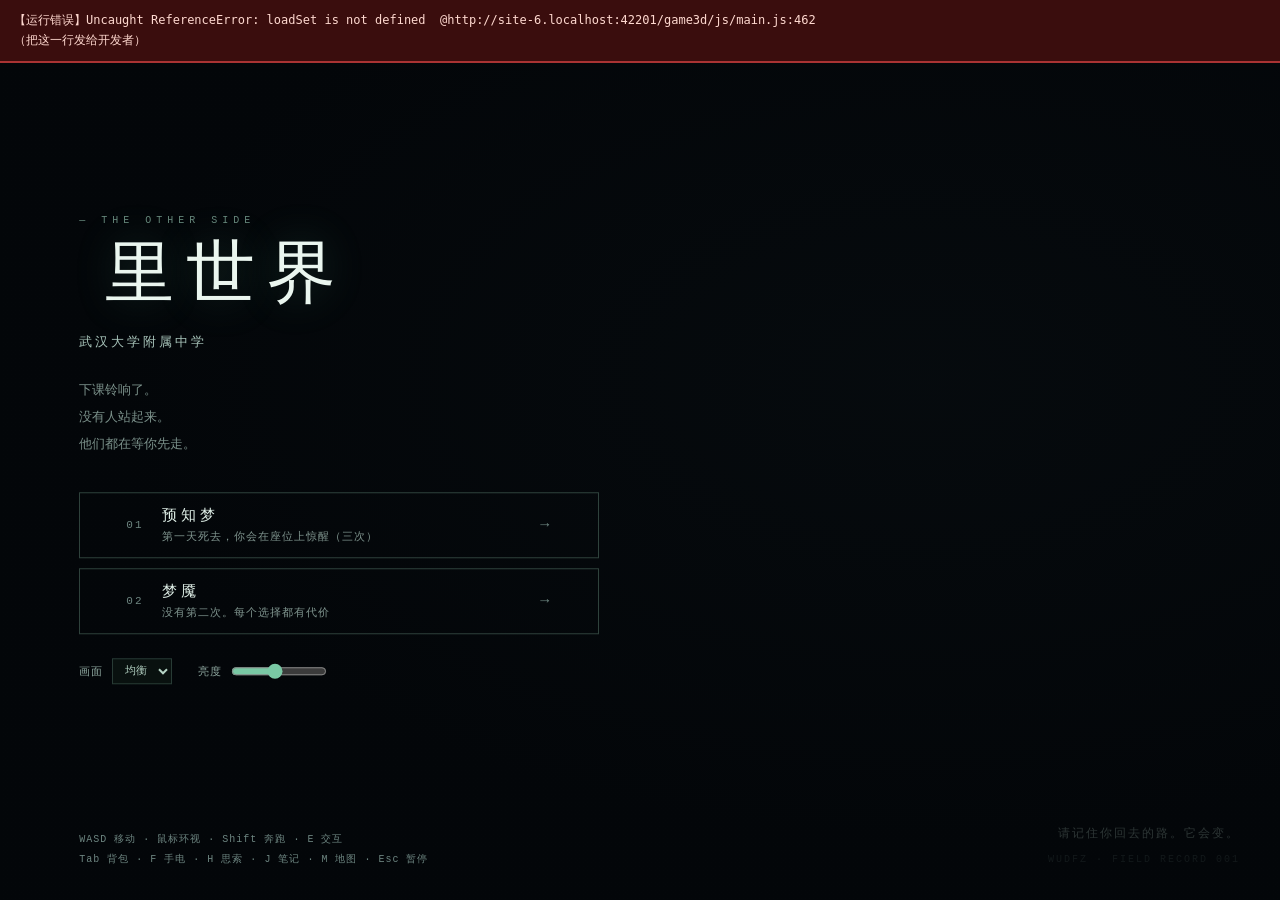
==== 3d.html @ ffed329d "Merge 23df864a59fc1d70acd13ef8f67a578a244003e3 into f6adfda07d8b9d8fbe7ff935410451b6303fb3e8" ====
<!DOCTYPE html>
<html lang="zh-CN">
<head>
<meta charset="utf-8">
<meta name="viewport" content="width=device-width,initial-scale=1,minimum-scale=1,maximum-scale=1,user-scalable=no,viewport-fit=cover">
<title>武汉大学附属中学 · 里世界 3D</title>
<!-- iOS：加到主屏幕后全屏启动（没有地址栏/工具栏），状态栏压在游戏画面上 -->
<meta name="apple-mobile-web-app-capable" content="yes">
<meta name="mobile-web-app-capable" content="yes">
<meta name="apple-mobile-web-app-status-bar-style" content="black-translucent">
<meta name="apple-mobile-web-app-title" content="里世界">
<meta name="theme-color" content="#04070a">
<meta name="format-detection" content="telephone=no">
<link rel="stylesheet" href="game3d/css/game.css">
</head>
<body>
<canvas id="cv"></canvas>
<div id="scan"></div><div id="vig"></div><div id="flash"></div>
<div id="fade"></div>
<div id="hud">
  <div class="tl"><div id="sanwrap"><div id="sanbar"></div></div><div id="clock">11:40</div><div id="place">武大附中 · 校园</div></div>
  <div class="tr"><div id="period">早读 · 教室</div></div>
  <div class="bl"><canvas id="mini" width="150" height="150" style="display:block;margin-bottom:10px;border:1px solid rgba(130,180,155,.28);background:rgba(4,10,8,.55)"></canvas><div id="stamwrap" style="visibility:hidden"><div id="stambar"></div></div>
    </div>
  <div class="bc"><div id="hot"></div></div>
</div>
<div id="cross"></div>
<div id="lidtop"></div><div id="lidbot"></div>
<div id="pro"><div id="protext"></div><div id="prohint">点击 / 空格 继续</div></div>
<div id="skip"><b></b><i></i><em></em></div>
<div id="banner"></div>
<div id="prompt"></div>
<div id="sub"></div>
<div id="choices"></div>
<div id="toast"></div>

<div class="panel" id="mapv"><div class="close" onclick="UI.close('mapv')">关闭 M</div><h2>校园平面图</h2><div id="mapc"></div></div>
<div id="bag"><div class="close" onclick="UI.close('bag')" style="position:absolute;right:36px;top:36px;font-size:12px;opacity:.6;cursor:pointer;letter-spacing:2px">关闭 Tab</div><h2 style="font-size:17px;letter-spacing:4px;color:#9fe3c2;font-weight:400">背包</h2><div class="g" id="bags"></div><div class="desc" id="bagdesc"></div></div>
<div id="note"><div class="close" onclick="UI.close('note')" style="position:absolute;right:36px;top:36px;font-size:12px;opacity:.6;cursor:pointer;letter-spacing:2px">关闭 J</div><h2 style="font-size:17px;letter-spacing:4px;color:#9fe3c2;font-weight:400">笔记本</h2><div id="notein"></div></div>
<div id="think"><div class="close" onclick="UI.close('think')" style="position:absolute;right:36px;top:36px;font-size:12px;opacity:.6;cursor:pointer;letter-spacing:2px">关闭 H</div><h2>现在能想到的办法</h2><div class="hint" id="thinkhint"></div><div id="ideas"></div></div>
<div id="pause">
  <div id="ptalent" style="font-size:11px;letter-spacing:2px;opacity:.55;margin-bottom:14px"></div>
  <button onclick="UI.open('set')">设置</button>
  <button onclick="Dev.toggle()">调试 (F2)</button><div style="font-size:15px;letter-spacing:8px;opacity:.7;margin-bottom:16px">已 暂 停</div>
  <button onclick="Game.resume()">继续</button>
  <button onclick="Game.saveNow()">保存进度</button>
  <button onclick="Game.quit()">回到主菜单</button></div>
<div id="set"><div style="font-size:15px;letter-spacing:8px;opacity:.7;margin-bottom:18px">设 置</div>
  <div class="srow"><span>音量</span><input type="range" id="sVol" min="0" max="100" value="70" oninput="Settings.vol(this.value)"><b id="sVolV">70</b></div>
  <div class="srow"><span>字幕停留</span><div class="seg" id="sSub">
    <button onclick="Settings.sub(0)">短</button><button onclick="Settings.sub(1)">标准</button><button onclick="Settings.sub(2)">长</button></div></div>
  <div class="srow"><span>画质/细节</span><div class="seg" id="sQ">
    <button onclick="Settings.q(0)">低</button><button onclick="Settings.q(1)">中</button><button onclick="Settings.q(2)">高</button></div></div>
  <div class="srow"><span>镜头晃动</span><div class="seg" id="sShake">
    <button onclick="Settings.shake(0)">开</button><button onclick="Settings.shake(1)">关</button></div></div>
  <div class="srow"><span>音乐/环境</span><div class="seg" id="sAmb">
    <button onclick="Settings.amb(1)">开</button><button onclick="Settings.amb(0)">关</button></div></div>
  <button onclick="Game.resume()" style="margin-top:6px">返回游戏</button>
</div>
<div id="die"><div class="t">你 死 了 。</div><div class="m" id="diem"></div>
  <div id="dieepi"></div><button onclick="Game.quit()">回到主菜单</button></div>
<div id="menu">
  <div class="mtop"><span>武大附中</span><i>/</i><span>校园异闻档案</span><b>单人探索 · 3D</b></div>
  <div class="mleft">
    <div class="meyebrow">— THE OTHER SIDE</div>
    <div class="mtitle">里世界</div>
    <div class="mschool">武汉大学附属中学</div>
    <div class="mhook">下课铃响了。<br>没有人站起来。<br>他们都在等你先走。</div>
    <div class="mcards">
      <button class="mcard" onclick="Game.start('easy')">
        <em>01</em><span><b>预知梦</b><i>第一天死去，你会在座位上惊醒（三次）</i></span><u>→</u>
      </button>
      <button class="mcard" onclick="Game.start('hard')">
        <em>02</em><span><b>梦魇</b><i>没有第二次。每个选择都有代价</i></span><u>→</u>
      </button>
      <button class="mcard" id="btncont" onclick="Game.continue_()" style="display:none">
        <em>03</em><span><b>继续上次</b><i>读取最近的存档</i></span><u>→</u>
      </button>
    </div>
    <div class="mios" id="mios">iPhone：点「分享 → 添加到主屏幕」，再从主屏幕图标打开 —— 没有地址栏，就是全屏。</div>
    <div class="mctl">
      <label>画面 <select id="mq" onchange="Settings.q(+this.value)">
        <option value="0">流畅</option><option value="1" selected>均衡</option><option value="2">精细</option></select></label>
      <label class="mbr">亮度 <input type="range" id="mb" min="60" max="150" value="100" oninput="Settings.bright(this.value)"></label>
    </div>
  </div>
  <div class="mkeys">WASD 移动 · 鼠标环视 · Shift 奔跑 · E 交互<br>Tab 背包 · F 手电 · H 思索 · J 笔记 · M 地图 · Esc 暂停</div>
  <div class="mfoot"><span>请记住你回去的路。它会变。</span><i>WUDFZ · FIELD RECORD 001</i></div>
</div>
<div id="pcgame"><div class="pch">机房 · 贪吃蛇</div><canvas id="pccv" width="320" height="320"></canvas>
  <div class="pcpad"><button id="pcL">◀</button><div><button id="pcU">▲</button><button id="pcD">▼</button></div><button id="pcR">▶</button></div>
  <div class="pcb"><button id="pcAgain" style="visibility:hidden">再来一局</button><button id="pcQuit">离开</button></div>
  <div class="pcf">方向键 / WASD / 在画面上滑动 转向 · 空格重开 · Esc 离开 · 得分越高 SAN 越多</div></div>
<div id="dev">
  <div class="dh">DEV MODE <span id="devst"></span></div>
  <div class="drow"><b>位置</b><span id="devpos" style="flex:1;font-size:10px;opacity:.85;line-height:1.7"></span></div>
  <div class="drow"><b>准星</b><span id="devlook" style="flex:1;font-size:10px;opacity:.9;line-height:1.7">—</span></div>
  <div class="drow"><b>室内</b><select id="devroom"></select><button onclick="Dev.tp()">传送</button></div>
  <div class="drow"><b>室外</b><select id="devout"></select><button onclick="Dev.tpo()">传送</button></div>
  <div class="drow"><b>异象</b><select id="devanom"></select><button onclick="Dev.anom()">触发</button><button onclick="Dev.anomEnd()">结束</button></div>
  <div class="drow"><b>演出</b><select id="devanim"><option value="1">assimilate</option><option value="2">rain</option><option value="3">mirror</option></select><button onclick="Dev.anim(+document.getElementById('devanim').value)">播放</button></div>
  <div class="drow"><b>死亡</b><select id="devdeath"></select><button onclick="Dev.death()">播放</button></div>
  <div class="drow2">
    <button id="devfast" onclick="Dev.fast()">快跑 ×2.6</button>
    <button id="devgod" onclick="Dev.god()">无敌</button>
    <button onclick="Dev.san()">SAN 满</button>
    <button onclick="Dev.revive()">复活</button>
    <button onclick="Dev.time(30)">+30 分</button>
    <button onclick="Dev.time(-30)">−30 分</button>
    <button onclick="Dev.hide('canopy')">切柱廊顶</button>
    <button onclick="Dev.hide('sign')">切花园牌</button>
    <button onclick="Dev.hide('link')">切连廊</button>
    <button onclick="Dev.hide('fence')">切围墙</button>
    <button onclick="Dev.fakeNormal()">假正常 开/关</button>
    <button onclick="Dev.prologue()">重看前情提要</button>
    <button onclick="Dev.lamps()">灯下站死</button>
    <button onclick="Dev.status()">状态</button>
    <button onclick="Dev.close()">关闭</button>
  </div>
</div>
<div id="touch">
  <div id="tcol">
    <div class="tb2" onclick="toggleTorch()">手电</div>
    <div class="tb2" onclick="dropSelected()">丢弃</div>
    <div class="tb2" onclick="useHot(0)">1</div>
    <div class="tb2" onclick="useHot(1)">2</div>
    <div class="tb2" onclick="UI.toggle('bag')">背包</div>
    <div class="tb2" onclick="UI.toggle('think')">思索</div>
    <div class="tb2" onclick="UI.toggle('mapv')">地图</div>
    <div class="tb2" onclick="UI.toggle('note')">笔记</div>
  </div>
  <div id="stick"><div id="knob"></div></div><div class="tbtn" id="tRun">奔跑</div><div class="tbtn" id="tAct">E</div>
  <div class="tbtn" id="tPause" aria-label="暂停"></div></div>

<script src="game3d/lib/three.min.js"></script>
<script src="game3d/js/core.js"></script>
<script src="game3d/js/map.js"></script>
<script src="game3d/js/render.js"></script>
<script src="game3d/js/model/materials.js"></script>
<script src="game3d/js/model/kit.js"></script>
<script src="game3d/js/model/figure.js"></script>
<script src="game3d/js/model/furniture.js"></script>
<script src="game3d/js/model/room.js"></script>
<script src="game3d/js/model/garage.js"></script>
<script src="game3d/js/model/building.js"></script>
<script src="game3d/js/model/outdoor.js"></script>
<script src="game3d/js/world.js"></script>
<script src="game3d/js/fx/gaze.js"></script>
<script src="game3d/js/fx/anomaly-fx.js"></script>
<script src="game3d/js/fx/traces.js"></script>
<script src="game3d/js/fx/classroom.js"></script>
<script src="game3d/js/lighting.js"></script>
<script src="game3d/js/state.js"></script>
<script src="game3d/js/input.js"></script>
<script src="game3d/js/ui.js"></script>
<script src="game3d/js/systems.js"></script>
<script src="game3d/js/anomaly.js"></script>
<script src="game3d/js/items.js"></script>
<script src="game3d/js/story.js"></script>
<script src="game3d/js/interact.js"></script>
<script src="game3d/js/audio.js"></script>
<script src="game3d/js/save.js"></script>
<script src="game3d/js/settings.js"></script>
<script src="game3d/js/dev.js"></script>
<script src="game3d/js/pcgame.js"></script>
<script src="game3d/js/mobile.js"></script>
<script src="game3d/js/prologue.js"></script>
<script src="game3d/js/main.js"></script>
</body>
</html>
---- game3d/css/game.css ----
*{margin:0;padding:0;box-sizing:border-box;-webkit-tap-highlight-color:transparent}
html,body{width:100%;height:100%;height:100dvh;overflow:hidden;background:#05070a;
  font-family:"Consolas","Courier New",monospace;color:#c8d6cf;user-select:none;cursor:default;
  overscroll-behavior:none;-webkit-tap-highlight-color:transparent;
  /* iPhone：整页不许双击缩放 / 捏合缩放 / 长按弹菜单，也不许橡皮筋滚动 */
  touch-action:none;-webkit-touch-callout:none;-webkit-user-select:none}
/* 面板要能上下滚，所以单独放行纵向手势 */
#menu,.panel,#bag,#note,#think,#pause,#set,#die{touch-action:pan-y}
#cv{position:fixed;inset:0;width:100%;height:100%;height:100dvh;display:block;image-rendering:auto;
  touch-action:none}
#scan{position:fixed;inset:0;pointer-events:none;z-index:5;opacity:0}
#vig{display:none}   /* 径向渐变在暗部会产生同心分层，暗角改由着色器负责 */
#hud{position:fixed;inset:0;height:100dvh;z-index:10;pointer-events:none;font-size:13px;line-height:1.45}
.tl{position:absolute;left:calc(18px + env(safe-area-inset-left,0px));top:calc(16px + env(safe-area-inset-top,0px))}
.tr{position:absolute;right:calc(18px + env(safe-area-inset-right,0px));top:calc(16px + env(safe-area-inset-top,0px));text-align:right}
.bl{position:absolute;left:18px;bottom:16px}
.bc{position:absolute;left:50%;bottom:14px;transform:translateX(-50%)}
.br{position:absolute;right:calc(18px + env(safe-area-inset-right,0px));bottom:calc(16px + env(safe-area-inset-bottom,0px));text-align:right;opacity:.45;font-size:11px}
#sanwrap{width:190px;height:9px;background:rgba(0,0,0,.62);border:1px solid rgba(120,170,150,.42);margin-bottom:7px}
#sanbar{height:100%;width:100%;background:#79c8a4;transition:width .16s linear,background .3s}
#clock{font-size:27px;letter-spacing:2px;font-weight:700;color:#dff0e6;text-shadow:0 0 12px rgba(120,220,180,.5)}
#period{font-size:12px;opacity:.78;letter-spacing:1px}
#place{font-size:12px;opacity:.62;letter-spacing:1px;margin-top:2px}
.tag{font-size:11px;opacity:.5;letter-spacing:1px}
#talent{font-size:12px;color:#a9d8c2;opacity:.9}
#stamwrap{width:110px;height:4px;background:rgba(0,0,0,.6);margin-top:6px;border:1px solid rgba(120,170,150,.25)}
#stambar{height:100%;background:#7f9fbf;width:100%;transition:width .1s linear}
#hot{display:flex;gap:9px}
.hslot{width:52px;height:52px;border:1px solid rgba(140,180,160,.34);background:rgba(4,10,8,.62);
  display:flex;align-items:center;justify-content:center;font-size:10px;text-align:center;
  position:relative;pointer-events:auto;color:#9fb8ab}
.hslot .k{position:absolute;top:1px;left:3px;font-size:9px;opacity:.45}
.hslot.on{border-color:#79c8a4;box-shadow:0 0 14px rgba(120,220,180,.4) inset}
#prompt{position:fixed;left:50%;top:56%;transform:translateX(-50%);z-index:9;
  font-size:13px;padding:5px 13px;background:rgba(0,0,0,.58);border:1px solid rgba(130,180,155,.28);
  display:none;letter-spacing:1px;pointer-events:none}
/* 原来这里有个 #warn 面板倒数"下次异象 7s" —— 已经改成世界里的黑板/纸条/粉笔字 */
#sub{position:fixed;left:50%;bottom:86px;transform:translateX(-50%);z-index:11;max-width:74%;
  text-align:center;font-size:14px;line-height:1.75;color:#d6e6dc;text-shadow:0 2px 8px #000,0 0 3px #000;
  display:none;letter-spacing:.5px;pointer-events:none}
#choices{position:fixed;left:50%;top:50%;transform:translate(-50%,-50%);z-index:20;display:none;
  flex-direction:column;gap:11px;min-width:320px}
#choices button{font-family:inherit;font-size:14px;padding:13px 22px;background:rgba(3,9,7,.9);
  color:#cfe4d8;border:1px solid rgba(130,180,155,.4);cursor:pointer;letter-spacing:1px;text-align:left}
#choices button:hover{background:rgba(24,54,42,.95);border-color:#79c8a4;color:#eafff4}
.panel{position:fixed;inset:0;z-index:30;display:none;background:rgba(2,5,4,.93);
  padding:44px 54px;overflow:auto;flex-direction:column}
.panel h2{font-size:17px;letter-spacing:4px;margin-bottom:20px;color:#9fe3c2;font-weight:400}
.panel .row{padding:9px 0;border-bottom:1px dashed rgba(120,170,150,.16);font-size:13px;display:flex;gap:12px}
.panel .row b{color:#d9f2e5;font-weight:400;min-width:96px}
.panel .dim{opacity:.45}
.panel .close{position:absolute;right:36px;top:36px;font-size:12px;opacity:.6;cursor:pointer;letter-spacing:2px}
#menu .mgrid{position:absolute;inset:0;
  background-image:linear-gradient(rgba(120,200,170,.045) 1px,transparent 1px),
                   linear-gradient(90deg,rgba(120,200,170,.045) 1px,transparent 1px);
  background-size:46px 46px;
  -webkit-mask-image:radial-gradient(ellipse at 50% 46%,#000 12%,transparent 72%);
          mask-image:radial-gradient(ellipse at 50% 46%,#000 12%,transparent 72%)}
#menu .minner{position:relative;z-index:2;display:flex;flex-direction:column;align-items:center}
.mtitle{font-size:clamp(26px,4.2vw,44px);letter-spacing:26px;font-weight:300;color:#dff5ea;
  text-shadow:0 0 34px rgba(110,220,175,.30),0 0 80px rgba(110,220,175,.14);
  padding-left:26px;animation:mbreathe 6s ease-in-out infinite}
@keyframes mbreathe{0%,100%{opacity:.92}50%{opacity:1}}
.mrule{width:230px;height:1px;margin:20px 0 16px;
  background:linear-gradient(90deg,transparent,rgba(130,200,170,.55),transparent)}
.msub{font-size:11px;letter-spacing:5px;opacity:.42;margin-bottom:40px}
.mbtns{display:flex;flex-direction:column;gap:12px;margin-bottom:34px}
.mb{position:relative;font-family:inherit;display:flex;flex-direction:column;align-items:flex-start;
  gap:5px;padding:15px 30px 15px 26px;min-width:330px;background:rgba(8,20,16,.55);
  color:#b6d4c5;border:1px solid rgba(130,180,155,.22);cursor:pointer;
  transition:background .16s,border-color .16s,transform .16s}
.mb:before{content:'';position:absolute;left:0;top:0;bottom:0;width:2px;background:transparent;
  transition:background .16s}
.mb b{font-size:15px;letter-spacing:6px;font-weight:400}
.mb i{font-style:normal;font-size:11px;letter-spacing:1px;opacity:.45}
.mb:hover{background:rgba(20,48,38,.75);border-color:#79c8a4;transform:translateX(4px)}
.mb:hover:before{background:#79c8a4}
.mnote{display:flex;flex-wrap:wrap;gap:6px 16px;justify-content:center;max-width:560px;
  font-size:10px;letter-spacing:2px;opacity:.30;margin-bottom:18px}
.mfoot{font-size:11px;letter-spacing:1px;opacity:.26;max-width:470px;line-height:2;text-align:center}
#menu{position:fixed;inset:0;z-index:60;background:radial-gradient(ellipse at 72% 42%,rgba(10,18,22,.30),rgba(3,6,9,.93) 62%),#04070a}
#menu .mtop{position:absolute;left:0;right:0;top:0;height:56px;display:flex;align-items:center;
  gap:14px;padding:0 40px;font-size:11px;letter-spacing:2px;color:#8fa8a0}
#menu .mtop i{opacity:.3;font-style:normal}
#menu .mtop b{margin-left:auto;font-weight:400;color:#6d8580;letter-spacing:1px}
#menu .mleft{position:absolute;left:6.2%;top:50%;transform:translateY(-50%);width:min(520px,42vw)}
#menu .meyebrow{font-size:10px;letter-spacing:5px;color:#7fa898;opacity:.8;margin-bottom:16px}
#menu .mtitle{font-size:clamp(46px,5.4vw,78px);font-weight:200;letter-spacing:12px;color:#eaf6ef;
  text-shadow:0 0 44px rgba(110,220,175,.22);line-height:1.05}
#menu .mschool{font-size:13px;letter-spacing:3px;color:#a8c4ba;margin-top:18px}
#menu .mhook{font-size:13px;line-height:2.1;color:#8fa8a0;margin-top:26px;opacity:.86}
#menu .mcards{margin-top:34px;display:flex;flex-direction:column;gap:10px}
.mcard{position:relative;display:flex;align-items:center;gap:18px;width:100%;text-align:left;
  padding:16px 20px;background:rgba(10,20,17,.62);border:1px solid rgba(120,170,150,.20);
  color:#c8d6cf;cursor:pointer;font-family:inherit;transition:.16s}
.mcard em{font-style:normal;font-size:11px;letter-spacing:2px;color:#6d8580;flex:none}
.mcard span{display:flex;flex-direction:column;gap:4px;flex:1}
.mcard b{font-size:15px;letter-spacing:4px;font-weight:400;color:#e2f2ea}
.mcard i{font-style:normal;font-size:11px;letter-spacing:1px;color:#7f948e}
.mcard u{text-decoration:none;font-size:15px;color:#6d8580;transition:.16s}
.mcard:hover{background:rgba(22,44,36,.82);border-color:rgba(121,200,164,.55)}
.mcard:hover u{color:#79c8a4;transform:translateX(4px)}
#menu .mctl{display:flex;gap:26px;margin-top:24px;font-size:11px;letter-spacing:1px;color:#8fa8a0}
#menu .mctl label{display:flex;align-items:center;gap:9px}
#menu .mctl select{background:rgba(10,20,17,.8);color:#b6d4c5;border:1px solid rgba(120,170,150,.28);
  font-family:inherit;font-size:11px;padding:5px 8px}
#menu .mbr input{width:96px;accent-color:#79c8a4}
#menu .mios{display:none;margin-top:20px;font-size:11px;line-height:1.95;letter-spacing:.5px;
  color:#86a89a;border-left:2px solid rgba(121,200,164,.45);padding-left:11px;max-width:340px}
#menu .mkeys{position:absolute;left:6.2%;bottom:30px;font-size:10px;line-height:2;letter-spacing:1px;color:#6d8580}
#menu .mfoot{position:absolute;right:40px;bottom:30px;text-align:right;font-size:10px;letter-spacing:2px;color:#6d8580;line-height:2}
#menu .mfoot span{display:block;font-size:12px;color:#9fb8ae;margin-bottom:4px}
#menu .mfoot i{font-style:normal;opacity:.55}
#menu h1{font-size:clamp(20px,3.4vw,34px);letter-spacing:10px;font-weight:400;color:#d7efe2;
  text-shadow:0 0 26px rgba(110,220,175,.34)}
#menu .sub{font-size:12px;opacity:.5;letter-spacing:3px;margin-bottom:26px}
#menu button{font-family:inherit;font-size:14px;letter-spacing:3px;padding:13px 46px;min-width:250px;
  background:transparent;color:#b6d4c5;border:1px solid rgba(130,180,155,.34);cursor:pointer}
#menu button:hover{background:rgba(24,54,42,.7);border-color:#79c8a4;color:#eaq}
#menu button:hover{color:#eafbf2}
#menu .note{font-size:11px;opacity:.36;margin-top:22px;line-height:2;max-width:520px}
#die #dieepi{font-size:11px;letter-spacing:2px;opacity:.45;margin-top:10px;max-width:420px;text-align:center;line-height:2}
#die{position:fixed;inset:0;z-index:70;display:none;align-items:center;justify-content:center;
  background:rgba(4,2,2,.94);flex-direction:column;gap:20px}
#die .m{font-size:16px;color:#e3c9c9;max-width:640px;text-align:center;line-height:2;letter-spacing:1px}
#die .t{font-size:34px;letter-spacing:14px;color:#7c2b2b;text-shadow:0 0 30px rgba(150,30,30,.6)}
#die button{font-family:inherit;font-size:12px;letter-spacing:3px;padding:11px 36px;background:transparent;
  color:#b89a9a;border:1px solid rgba(150,90,90,.4);cursor:pointer}
#think{position:fixed;inset:0;z-index:32;display:none;background:rgba(2,5,4,.95);padding:44px 54px;overflow:auto}
#think h2{font-size:17px;letter-spacing:4px;margin-bottom:8px;color:#9fe3c2;font-weight:400}
#think .hint{font-size:12px;opacity:.44;margin-bottom:20px}
#think .idea{padding:11px 0;border-bottom:1px dashed rgba(120,170,150,.14);cursor:pointer;font-size:13px}
#think .idea:hover{color:#eafbf2}
#think .idea.no{opacity:.28;cursor:default}
#think .idea.no:hover{color:#c8d6cf}
#bag{position:fixed;inset:0;z-index:33;display:none;background:rgba(2,5,4,.95);padding:44px 54px}
#bag .g{display:grid;grid-template-columns:repeat(4,84px);gap:12px;margin-top:16px}
#bag .s{width:84px;height:84px;border:1px solid rgba(130,180,155,.26);background:rgba(6,14,11,.6);
  display:flex;align-items:center;justify-content:center;font-size:11px;text-align:center;cursor:pointer;
  padding:4px;line-height:1.5;color:#9fb8ab;position:relative}
#bag .s.on{border-color:#79c8a4;background:rgba(24,54,42,.9);color:#eafbf2}
#bag .desc{margin-top:22px;font-size:13px;opacity:.8;line-height:2;min-height:60px;white-space:pre-line}
/* 每格右上角的 ① ② —— 触屏上唯一能把道具放上快捷栏的入口 */
#bag .s .hb{position:absolute;right:2px;top:2px;display:flex;gap:3px;z-index:2}
#bag .s .hb b{width:17px;height:17px;line-height:15px;text-align:center;font-size:10px;font-weight:400;
  border:1px solid rgba(130,180,155,.28);background:rgba(4,12,9,.85);color:#7fa898;cursor:pointer;
  border-radius:3px;letter-spacing:0}
#bag .s .hb b.has{background:#79c8a4;border-color:#79c8a4;color:#04120c}
#bag .s .hb b:hover{border-color:#79c8a4;color:#dff5ea}
#bag .s .hb b.dr{width:25px;background:rgba(58,20,18,.9);border-color:rgba(190,120,110,.4);color:#d8a8a0}
#bag .s .hb b.dr:hover{background:rgba(120,40,34,.95);border-color:#c8887e;color:#ffe6e0}
#note{position:fixed;inset:0;z-index:33;display:none;background:rgba(2,5,4,.95);padding:44px 54px;overflow:auto}
#pause{position:fixed;inset:0;z-index:34;display:none;background:rgba(2,5,4,.94);
  flex-direction:column;align-items:center;justify-content:center;gap:13px}
#pause button{font-family:inherit;font-size:13px;letter-spacing:3px;padding:11px 40px;min-width:230px;
  background:transparent;color:#b6d4c5;border:1px solid rgba(130,180,155,.3);cursor:pointer}
#pause button:hover{background:rgba(24,54,42,.7);border-color:#79c8a4}
/* ---------- 移动端 ----------
   原来 #touch 只写了 display:none，从来没有代码把它打开 ——
   手机上根本没有摇杆和按钮，等于只能看。
   现在：boot 里按 pointer:coarse / ontouchstart 判定，body 加 .touch，
   HUD 小地图缩到左上、把左下角让给摇杆，右下角是 E 与奔跑，
   八个快捷按钮排在右侧油门下沿、两列四行。 */
body.touch #touch{display:block}
body.touch .bl{left:calc(12px + env(safe-area-inset-left,0px));bottom:auto;top:calc(104px + env(safe-area-inset-top,0px))}
body.touch .bl #mini{width:104px!important;height:104px!important}
body.touch .bl .tag{display:none}
body.touch #cross{display:none!important}
#touch{position:fixed;inset:0;height:100dvh;z-index:8;display:none;pointer-events:none;touch-action:none;
  -webkit-user-select:none;user-select:none}
#stick{position:absolute;left:calc(22px + env(safe-area-inset-left,0px));
  bottom:calc(26px + env(safe-area-inset-bottom,0px));width:126px;height:126px;border-radius:50%;
  border:1px solid rgba(130,180,155,.34);background:rgba(0,0,0,.32);pointer-events:auto;
  touch-action:none}
#knob{position:absolute;left:41px;top:41px;width:44px;height:44px;border-radius:50%;
  background:rgba(140,200,175,.44);pointer-events:none}
#pcgame{position:fixed;inset:0;z-index:48;display:none;flex-direction:column;align-items:center;
  justify-content:center;gap:14px;background:rgba(2,6,9,.94)}
#pcgame .pch{font-size:13px;letter-spacing:5px;color:#9fe3c2}
#pccv{border:1px solid rgba(130,180,155,.4);background:#0a1210}
#pcgame .pcf{font-size:10px;letter-spacing:1px;color:#6d8580;text-align:center;padding:0 16px}
#pccv{width:min(320px,62vmin);height:min(320px,62vmin);touch-action:none}
#pcgame button{font-family:inherit;background:rgba(20,48,38,.55);color:#b6d4c5;border:1px solid rgba(130,180,155,.4);
  cursor:pointer;touch-action:manipulation;-webkit-user-select:none;user-select:none}
#pcgame button:active{background:rgba(120,200,170,.30);border-color:#79c8a4}
#pcgame .pcb{display:flex;gap:12px}
#pcgame .pcb button{font-size:13px;letter-spacing:3px;padding:9px 26px}
#pcgame .pcpad{display:none;align-items:center;gap:8px}
#pcgame .pcpad div{display:flex;flex-direction:column;gap:8px}
#pcgame .pcpad button{width:54px;height:46px;font-size:18px;border-radius:8px}
body.touch #pcgame .pcpad{display:flex}
body.touch #pcgame{gap:10px}
@media (max-height:560px){                     /* 横屏手机：方向键在左、画面在中间、按钮在右 */
  #pcgame{flex-direction:row;gap:26px}
  #pcgame .pch,#pcgame .pcf{display:none}
  #pccv{width:min(320px,84vh);height:min(320px,84vh)}
  #pcgame .pcpad{order:-1}
  #pcgame .pcb{flex-direction:column}
}
#dev{position:fixed;left:14px;top:104px;z-index:44;display:none;width:336px;
  background:rgba(3,9,7,.94);border:1px solid rgba(130,180,155,.34);padding:12px 14px;
  font-size:11px;letter-spacing:1px;color:#a8ccbc}
#dev .dh{font-size:11px;letter-spacing:4px;color:#79c8a4;margin-bottom:10px}
#dev .drow{display:flex;align-items:center;gap:6px;margin-bottom:7px}
#dev .drow b{width:30px;flex:none;opacity:.6;font-weight:400}
#dev select{flex:1;min-width:0;background:#0a1512;color:#b6d4c5;border:1px solid rgba(130,180,155,.3);
  font-family:inherit;font-size:11px;padding:4px}
#dev button{background:rgba(20,48,38,.5);color:#b6d4c5;border:1px solid rgba(130,180,155,.3);
  font-family:inherit;font-size:10px;letter-spacing:1px;padding:5px 7px;cursor:pointer}
#dev button:hover{background:rgba(40,90,70,.7);border-color:#79c8a4}
#dev button.on{background:#79c8a4;color:#04120c;border-color:#79c8a4}
#dev .drow2{display:flex;flex-wrap:wrap;gap:6px;margin-top:9px}
#dev .drow2 button{flex:1 1 44%}
#set{position:fixed;inset:0;z-index:36;display:none;background:rgba(2,5,4,.95);
  flex-direction:column;align-items:center;justify-content:center;gap:6px}
#set button{font-family:inherit;font-size:13px;letter-spacing:3px;padding:11px 40px;min-width:230px;
  background:transparent;color:#b6d4c5;border:1px solid rgba(130,180,155,.3);cursor:pointer}
#set button:hover{background:rgba(24,54,42,.7);border-color:#79c8a4}
#set .seg button{min-width:0;padding:7px 0;letter-spacing:1px}
.srow{display:flex;align-items:center;gap:12px;margin-bottom:12px;font-size:13px;color:#b9d4c6;min-width:340px}
.srow>span{width:78px;flex:none;opacity:.8}
.srow input[type=range]{flex:1;accent-color:#79c8a4}
.srow b{width:30px;text-align:right;font-weight:400;opacity:.75}
.seg{display:flex;gap:6px;flex:1}
.seg button{flex:1;padding:7px 0;font-size:12px;letter-spacing:1px;background:rgba(120,200,170,.10);
  border:1px solid rgba(130,180,155,.30);color:#b9d4c6;border-radius:4px;cursor:pointer}
.seg button.on{background:rgba(120,200,170,.30);border-color:#79c8a4;color:#eafff5}
/* 触屏：快捷栏（.bc 两格）挪到摇杆上方，不然正好压在奔跑键上 */
body.touch .bc{bottom:calc(178px + env(safe-area-inset-bottom,0px))}
#tcol{position:absolute;right:calc(14px + env(safe-area-inset-right,0px));bottom:140px;display:grid;grid-template-columns:repeat(2,50px);
  grid-auto-rows:50px;gap:8px;pointer-events:none;touch-action:none}
.tb2{width:50px;height:50px;border-radius:50%;border:1px solid rgba(130,180,155,.34);
  background:rgba(0,0,0,.38);color:#a8ccbc;font-size:11px;display:flex;align-items:center;
  justify-content:center;pointer-events:auto;letter-spacing:1px;user-select:none}
.tb2:active{background:rgba(120,200,170,.30);border-color:#79c8a4}
.tbtn{position:absolute;border-radius:50%;border:1px solid rgba(130,180,155,.34);background:rgba(0,0,0,.34);
  pointer-events:auto;display:flex;align-items:center;justify-content:center;font-size:12px;color:#a9d8c2}
#tRun{right:calc(132px + env(safe-area-inset-right,0px));bottom:calc(44px + env(safe-area-inset-bottom,0px));width:70px;height:70px}
#tAct{right:calc(26px + env(safe-area-inset-right,0px));bottom:calc(32px + env(safe-area-inset-bottom,0px));width:92px;height:92px;font-size:15px;
  background:rgba(20,48,38,.55);border-color:rgba(130,200,170,.5)}
/* 手机上没有 Esc：右上角一个暂停键，时间栏往下让一行 */
#tPause{right:calc(14px + env(safe-area-inset-right,0px));top:calc(12px + env(safe-area-inset-top,0px));width:46px;height:46px}
#tPause::before,#tPause::after{content:'';width:5px;height:16px;margin:0 3px;border-radius:1px;background:#a9d8c2}
#tPause:active{background:rgba(120,200,170,.30);border-color:#79c8a4}
body.touch .tr{top:calc(68px + env(safe-area-inset-top,0px))}
#tRun.held{background:rgba(120,200,170,.34);border-color:#79c8a4;color:#eafff5;box-shadow:0 0 14px rgba(120,220,180,.35)}
#flash{position:fixed;inset:0;z-index:8;background:#000;pointer-events:none;opacity:0;transition:opacity .5s}
#fade{position:fixed;inset:0;z-index:40;background:#05080a;pointer-events:none;opacity:0;transition:opacity .18s ease}
@keyframes panelIn{from{opacity:0;transform:translateY(8px)}to{opacity:1;transform:none}}
#menu{animation:panelIn .45s ease both}
.panel:not([style*="display: none"]),#bag:not([style*="display: none"]),#note:not([style*="display: none"]),#think:not([style*="display: none"]),#pause:not([style*="display: none"]){animation:panelIn .22s ease both}
#choices:not([style*="display: none"]){animation:panelIn .20s ease both}
#die:not([style*="display: none"]){animation:panelIn .6s ease both}
#prompt{transition:opacity .12s ease}
.hslot{transition:border-color .18s ease,box-shadow .18s ease;cursor:pointer}
.hslot:active{border-color:#79c8a4;background:rgba(20,48,38,.8)}
.hslot .nm{position:absolute;bottom:1px;left:0;right:0;font-size:8px;opacity:.55;letter-spacing:0;
  text-align:center;overflow:hidden;text-overflow:ellipsis;white-space:nowrap}
#sub{z-index:46}
body.paused #sub{visibility:hidden}
#bag .s{transition:border-color .15s ease,background .15s ease}
#sub{transition:opacity .22s ease}
#cross{position:fixed;left:50%;top:50%;width:4px;height:4px;margin:-2px 0 0 -2px;border-radius:50%;
  background:rgba(200,230,215,.55);box-shadow:0 0 6px rgba(120,220,180,.5);z-index:9;
  pointer-events:none;display:none}
/* 前情提要：黑底白字，一页一句，点一下翻一页 */
#pro{position:fixed;inset:0;z-index:80;display:none;background:#04070a;
  align-items:center;justify-content:center;flex-direction:column;cursor:pointer}
#pro.on{display:flex}
/* 看到"世界"之后：遮罩变半透明、字挪到底部，像从眼睛缝里往外看 */
#pro.see{background:radial-gradient(ellipse at 50% 46%,rgba(2,5,7,.10) 30%,rgba(2,5,7,.55) 100%);
  justify-content:flex-end}
#pro.see #protext{margin-bottom:13%;font-size:15px;letter-spacing:2px;
  text-shadow:0 2px 12px #000,0 0 22px rgba(0,0,0,.9)}
body.pro #hud,body.pro #cross,body.pro #prompt{opacity:0 !important;transition:opacity .3s}
/* 时间跳跃：黑一下，正中一句"过去了多久" */
#skip{position:fixed;inset:0;z-index:44;background:#04070a;display:flex;flex-direction:column;
  align-items:center;justify-content:center;gap:10px;opacity:0;pointer-events:none;transition:opacity .38s ease}
#skip.on{opacity:1}
#skip b{font-weight:400;font-size:15px;letter-spacing:5px;color:#9fb6ac}
#skip i{font-style:normal;font-size:30px;letter-spacing:4px;color:#e2f2ea;
  font-variant-numeric:tabular-nums;margin-top:2px}
#skip em{font-style:normal;font-size:11px;letter-spacing:3px;color:#5d6f69;margin-top:6px}
#lidtop,#lidbot{position:fixed;left:0;right:0;height:0;background:#000;z-index:79;pointer-events:none;
  transition:height .34s cubic-bezier(.4,0,.2,1)}
#lidtop{top:0;border-bottom:1px solid #000}
#lidbot{bottom:0}
#protext{max-width:70%;text-align:center;font-size:17px;line-height:2.6;color:#dbe9e1;
  letter-spacing:2px;white-space:pre-line;transition:opacity .3s}
#prohint{position:absolute;bottom:12%;font-size:11px;letter-spacing:4px;color:#6d8580;
  animation:proBlink 2.4s ease-in-out infinite}
@keyframes proBlink{0%,100%{opacity:.25}50%{opacity:.65}}
#banner{position:fixed;left:50%;top:26%;transform:translateX(-50%);z-index:12;pointer-events:none;
  font-size:15px;letter-spacing:8px;color:#cfe9dc;text-shadow:0 0 18px rgba(110,220,175,.35);
  opacity:0;transition:opacity .5s ease}
#sannum{position:absolute;left:200px;top:0;font-size:10px;opacity:.5;letter-spacing:1px}
.ic{width:30px;height:30px;display:flex;align-items:center;justify-content:center;font-size:17px;
  line-height:1;border:1px solid rgba(130,180,155,.30);background:rgba(10,22,18,.7);color:#a9d8c2}
.hslot .ic{width:38px;height:38px;font-size:20px;border:none;background:transparent}
.item{display:flex;flex-direction:column;align-items:center;gap:3px}
.item .nm{font-size:9px;opacity:.75;text-align:center;line-height:1.2;max-width:52px}
/* 矮屏（横屏手机）整套缩小一档。必须写在所有控件规则之后 —— 同优先级下后写的赢，
   放在前面会被上面的 #tcol / #tAct / #tRun 盖掉。 */
@media (max-height:520px){
  #stick{width:104px;height:104px;left:16px;bottom:14px}
  #knob{left:32px;top:32px;width:40px;height:40px}
  #tcol{grid-template-columns:repeat(2,42px);grid-auto-rows:42px;gap:6px;bottom:118px;right:10px}
  .tb2{width:42px;height:42px;font-size:10px}
  #tAct{width:78px;height:78px;right:calc(20px + env(safe-area-inset-right,0px));bottom:calc(20px + env(safe-area-inset-bottom,0px));font-size:13px}
  #tRun{width:60px;height:60px;right:calc(106px + env(safe-area-inset-right,0px));bottom:calc(30px + env(safe-area-inset-bottom,0px))}
  body.touch .bl{top:calc(86px + env(safe-area-inset-top,0px))}
  body.touch .bl #mini{width:88px!important;height:88px!important}
}
/* 横屏：快捷栏回到屏幕正下方居中（摇杆在左、E 在右，中间是空的） */
@media (orientation:landscape){
  body.touch .bc{bottom:calc(12px + env(safe-area-inset-bottom,0px))}
}
#toast{position:fixed;left:50%;top:12%;transform:translateX(-50%);z-index:46;font-size:12px;
  padding:6px 14px;background:rgba(0,0,0,.66);border:1px solid rgba(130,180,155,.24);
  opacity:0;transition:opacity .3s;pointer-events:none;letter-spacing:1px}
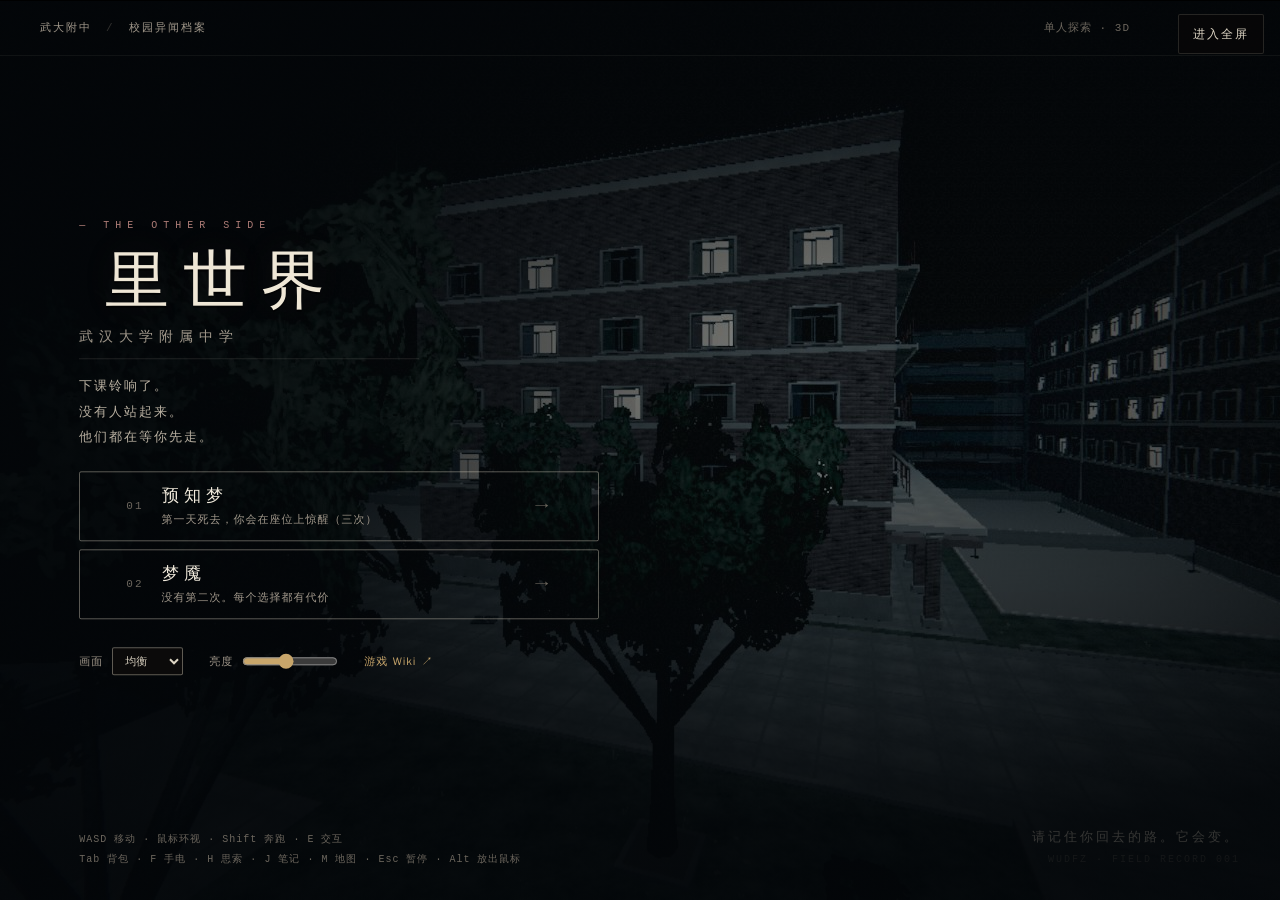
==== commit eb9475c6: "sync: current snapshot (upstream main + elevator PR #24 + stair time cost)" ====
--- a/3d.html
+++ b/3d.html
@@ -2,169 +2,12 @@
 <html lang="zh-CN">
 <head>
 <meta charset="utf-8">
-<meta name="viewport" content="width=device-width,initial-scale=1,minimum-scale=1,maximum-scale=1,user-scalable=no,viewport-fit=cover">
-<title>武汉大学附属中学 · 里世界 3D</title>
-<!-- iOS：加到主屏幕后全屏启动（没有地址栏/工具栏），状态栏压在游戏画面上 -->
-<meta name="apple-mobile-web-app-capable" content="yes">
-<meta name="mobile-web-app-capable" content="yes">
-<meta name="apple-mobile-web-app-status-bar-style" content="black-translucent">
-<meta name="apple-mobile-web-app-title" content="里世界">
-<meta name="theme-color" content="#04070a">
-<meta name="format-detection" content="telephone=no">
-<link rel="stylesheet" href="game3d/css/game.css">
+<meta name="viewport" content="width=device-width,initial-scale=1">
+<noscript><meta http-equiv="refresh" content="0;url=./index.html"></noscript>
+<title>正在进入里世界 3D</title>
+<script>location.replace('./index.html' + location.search + location.hash);</script>
 </head>
 <body>
-<canvas id="cv"></canvas>
-<div id="scan"></div><div id="vig"></div><div id="flash"></div>
-<div id="fade"></div>
-<div id="hud">
-  <div class="tl"><div id="sanwrap"><div id="sanbar"></div></div><div id="clock">11:40</div><div id="place">武大附中 · 校园</div></div>
-  <div class="tr"><div id="period">早读 · 教室</div></div>
-  <div class="bl"><canvas id="mini" width="150" height="150" style="display:block;margin-bottom:10px;border:1px solid rgba(130,180,155,.28);background:rgba(4,10,8,.55)"></canvas><div id="stamwrap" style="visibility:hidden"><div id="stambar"></div></div>
-    </div>
-  <div class="bc"><div id="hot"></div></div>
-</div>
-<div id="cross"></div>
-<div id="lidtop"></div><div id="lidbot"></div>
-<div id="pro"><div id="protext"></div><div id="prohint">点击 / 空格 继续</div></div>
-<div id="skip"><b></b><i></i><em></em></div>
-<div id="banner"></div>
-<div id="prompt"></div>
-<div id="sub"></div>
-<div id="choices"></div>
-<div id="toast"></div>
-
-<div class="panel" id="mapv"><div class="close" onclick="UI.close('mapv')">关闭 M</div><h2>校园平面图</h2><div id="mapc"></div></div>
-<div id="bag"><div class="close" onclick="UI.close('bag')" style="position:absolute;right:36px;top:36px;font-size:12px;opacity:.6;cursor:pointer;letter-spacing:2px">关闭 Tab</div><h2 style="font-size:17px;letter-spacing:4px;color:#9fe3c2;font-weight:400">背包</h2><div class="g" id="bags"></div><div class="desc" id="bagdesc"></div></div>
-<div id="note"><div class="close" onclick="UI.close('note')" style="position:absolute;right:36px;top:36px;font-size:12px;opacity:.6;cursor:pointer;letter-spacing:2px">关闭 J</div><h2 style="font-size:17px;letter-spacing:4px;color:#9fe3c2;font-weight:400">笔记本</h2><div id="notein"></div></div>
-<div id="think"><div class="close" onclick="UI.close('think')" style="position:absolute;right:36px;top:36px;font-size:12px;opacity:.6;cursor:pointer;letter-spacing:2px">关闭 H</div><h2>现在能想到的办法</h2><div class="hint" id="thinkhint"></div><div id="ideas"></div></div>
-<div id="pause">
-  <div id="ptalent" style="font-size:11px;letter-spacing:2px;opacity:.55;margin-bottom:14px"></div>
-  <button onclick="UI.open('set')">设置</button>
-  <button onclick="Dev.toggle()">调试 (F2)</button><div style="font-size:15px;letter-spacing:8px;opacity:.7;margin-bottom:16px">已 暂 停</div>
-  <button onclick="Game.resume()">继续</button>
-  <button onclick="Game.saveNow()">保存进度</button>
-  <button onclick="Game.quit()">回到主菜单</button></div>
-<div id="set"><div style="font-size:15px;letter-spacing:8px;opacity:.7;margin-bottom:18px">设 置</div>
-  <div class="srow"><span>音量</span><input type="range" id="sVol" min="0" max="100" value="70" oninput="Settings.vol(this.value)"><b id="sVolV">70</b></div>
-  <div class="srow"><span>字幕停留</span><div class="seg" id="sSub">
-    <button onclick="Settings.sub(0)">短</button><button onclick="Settings.sub(1)">标准</button><button onclick="Settings.sub(2)">长</button></div></div>
-  <div class="srow"><span>画质/细节</span><div class="seg" id="sQ">
-    <button onclick="Settings.q(0)">低</button><button onclick="Settings.q(1)">中</button><button onclick="Settings.q(2)">高</button></div></div>
-  <div class="srow"><span>镜头晃动</span><div class="seg" id="sShake">
-    <button onclick="Settings.shake(0)">开</button><button onclick="Settings.shake(1)">关</button></div></div>
-  <div class="srow"><span>音乐/环境</span><div class="seg" id="sAmb">
-    <button onclick="Settings.amb(1)">开</button><button onclick="Settings.amb(0)">关</button></div></div>
-  <button onclick="Game.resume()" style="margin-top:6px">返回游戏</button>
-</div>
-<div id="die"><div class="t">你 死 了 。</div><div class="m" id="diem"></div>
-  <div id="dieepi"></div><button onclick="Game.quit()">回到主菜单</button></div>
-<div id="menu">
-  <div class="mtop"><span>武大附中</span><i>/</i><span>校园异闻档案</span><b>单人探索 · 3D</b></div>
-  <div class="mleft">
-    <div class="meyebrow">— THE OTHER SIDE</div>
-    <div class="mtitle">里世界</div>
-    <div class="mschool">武汉大学附属中学</div>
-    <div class="mhook">下课铃响了。<br>没有人站起来。<br>他们都在等你先走。</div>
-    <div class="mcards">
-      <button class="mcard" onclick="Game.start('easy')">
-        <em>01</em><span><b>预知梦</b><i>第一天死去，你会在座位上惊醒（三次）</i></span><u>→</u>
-      </button>
-      <button class="mcard" onclick="Game.start('hard')">
-        <em>02</em><span><b>梦魇</b><i>没有第二次。每个选择都有代价</i></span><u>→</u>
-      </button>
-      <button class="mcard" id="btncont" onclick="Game.continue_()" style="display:none">
-        <em>03</em><span><b>继续上次</b><i>读取最近的存档</i></span><u>→</u>
-      </button>
-    </div>
-    <div class="mios" id="mios">iPhone：点「分享 → 添加到主屏幕」，再从主屏幕图标打开 —— 没有地址栏，就是全屏。</div>
-    <div class="mctl">
-      <label>画面 <select id="mq" onchange="Settings.q(+this.value)">
-        <option value="0">流畅</option><option value="1" selected>均衡</option><option value="2">精细</option></select></label>
-      <label class="mbr">亮度 <input type="range" id="mb" min="60" max="150" value="100" oninput="Settings.bright(this.value)"></label>
-    </div>
-  </div>
-  <div class="mkeys">WASD 移动 · 鼠标环视 · Shift 奔跑 · E 交互<br>Tab 背包 · F 手电 · H 思索 · J 笔记 · M 地图 · Esc 暂停</div>
-  <div class="mfoot"><span>请记住你回去的路。它会变。</span><i>WUDFZ · FIELD RECORD 001</i></div>
-</div>
-<div id="pcgame"><div class="pch">机房 · 贪吃蛇</div><canvas id="pccv" width="320" height="320"></canvas>
-  <div class="pcpad"><button id="pcL">◀</button><div><button id="pcU">▲</button><button id="pcD">▼</button></div><button id="pcR">▶</button></div>
-  <div class="pcb"><button id="pcAgain" style="visibility:hidden">再来一局</button><button id="pcQuit">离开</button></div>
-  <div class="pcf">方向键 / WASD / 在画面上滑动 转向 · 空格重开 · Esc 离开 · 得分越高 SAN 越多</div></div>
-<div id="dev">
-  <div class="dh">DEV MODE <span id="devst"></span></div>
-  <div class="drow"><b>位置</b><span id="devpos" style="flex:1;font-size:10px;opacity:.85;line-height:1.7"></span></div>
-  <div class="drow"><b>准星</b><span id="devlook" style="flex:1;font-size:10px;opacity:.9;line-height:1.7">—</span></div>
-  <div class="drow"><b>室内</b><select id="devroom"></select><button onclick="Dev.tp()">传送</button></div>
-  <div class="drow"><b>室外</b><select id="devout"></select><button onclick="Dev.tpo()">传送</button></div>
-  <div class="drow"><b>异象</b><select id="devanom"></select><button onclick="Dev.anom()">触发</button><button onclick="Dev.anomEnd()">结束</button></div>
-  <div class="drow"><b>演出</b><select id="devanim"><option value="1">assimilate</option><option value="2">rain</option><option value="3">mirror</option></select><button onclick="Dev.anim(+document.getElementById('devanim').value)">播放</button></div>
-  <div class="drow"><b>死亡</b><select id="devdeath"></select><button onclick="Dev.death()">播放</button></div>
-  <div class="drow2">
-    <button id="devfast" onclick="Dev.fast()">快跑 ×2.6</button>
-    <button id="devgod" onclick="Dev.god()">无敌</button>
-    <button onclick="Dev.san()">SAN 满</button>
-    <button onclick="Dev.revive()">复活</button>
-    <button onclick="Dev.time(30)">+30 分</button>
-    <button onclick="Dev.time(-30)">−30 分</button>
-    <button onclick="Dev.hide('canopy')">切柱廊顶</button>
-    <button onclick="Dev.hide('sign')">切花园牌</button>
-    <button onclick="Dev.hide('link')">切连廊</button>
-    <button onclick="Dev.hide('fence')">切围墙</button>
-    <button onclick="Dev.fakeNormal()">假正常 开/关</button>
-    <button onclick="Dev.prologue()">重看前情提要</button>
-    <button onclick="Dev.lamps()">灯下站死</button>
-    <button onclick="Dev.status()">状态</button>
-    <button onclick="Dev.close()">关闭</button>
-  </div>
-</div>
-<div id="touch">
-  <div id="tcol">
-    <div class="tb2" onclick="toggleTorch()">手电</div>
-    <div class="tb2" onclick="dropSelected()">丢弃</div>
-    <div class="tb2" onclick="useHot(0)">1</div>
-    <div class="tb2" onclick="useHot(1)">2</div>
-    <div class="tb2" onclick="UI.toggle('bag')">背包</div>
-    <div class="tb2" onclick="UI.toggle('think')">思索</div>
-    <div class="tb2" onclick="UI.toggle('mapv')">地图</div>
-    <div class="tb2" onclick="UI.toggle('note')">笔记</div>
-  </div>
-  <div id="stick"><div id="knob"></div></div><div class="tbtn" id="tRun">奔跑</div><div class="tbtn" id="tAct">E</div>
-  <div class="tbtn" id="tPause" aria-label="暂停"></div></div>
-
-<script src="game3d/lib/three.min.js"></script>
-<script src="game3d/js/core.js"></script>
-<script src="game3d/js/map.js"></script>
-<script src="game3d/js/render.js"></script>
-<script src="game3d/js/model/materials.js"></script>
-<script src="game3d/js/model/kit.js"></script>
-<script src="game3d/js/model/figure.js"></script>
-<script src="game3d/js/model/furniture.js"></script>
-<script src="game3d/js/model/room.js"></script>
-<script src="game3d/js/model/garage.js"></script>
-<script src="game3d/js/model/building.js"></script>
-<script src="game3d/js/model/outdoor.js"></script>
-<script src="game3d/js/world.js"></script>
-<script src="game3d/js/fx/gaze.js"></script>
-<script src="game3d/js/fx/anomaly-fx.js"></script>
-<script src="game3d/js/fx/traces.js"></script>
-<script src="game3d/js/fx/classroom.js"></script>
-<script src="game3d/js/lighting.js"></script>
-<script src="game3d/js/state.js"></script>
-<script src="game3d/js/input.js"></script>
-<script src="game3d/js/ui.js"></script>
-<script src="game3d/js/systems.js"></script>
-<script src="game3d/js/anomaly.js"></script>
-<script src="game3d/js/items.js"></script>
-<script src="game3d/js/story.js"></script>
-<script src="game3d/js/interact.js"></script>
-<script src="game3d/js/audio.js"></script>
-<script src="game3d/js/save.js"></script>
-<script src="game3d/js/settings.js"></script>
-<script src="game3d/js/dev.js"></script>
-<script src="game3d/js/pcgame.js"></script>
-<script src="game3d/js/mobile.js"></script>
-<script src="game3d/js/prologue.js"></script>
-<script src="game3d/js/main.js"></script>
+<p>正在进入游戏首页。如果没有自动跳转，请<a href="./index.html">点击这里进入</a>。</p>
 </body>
 </html>
